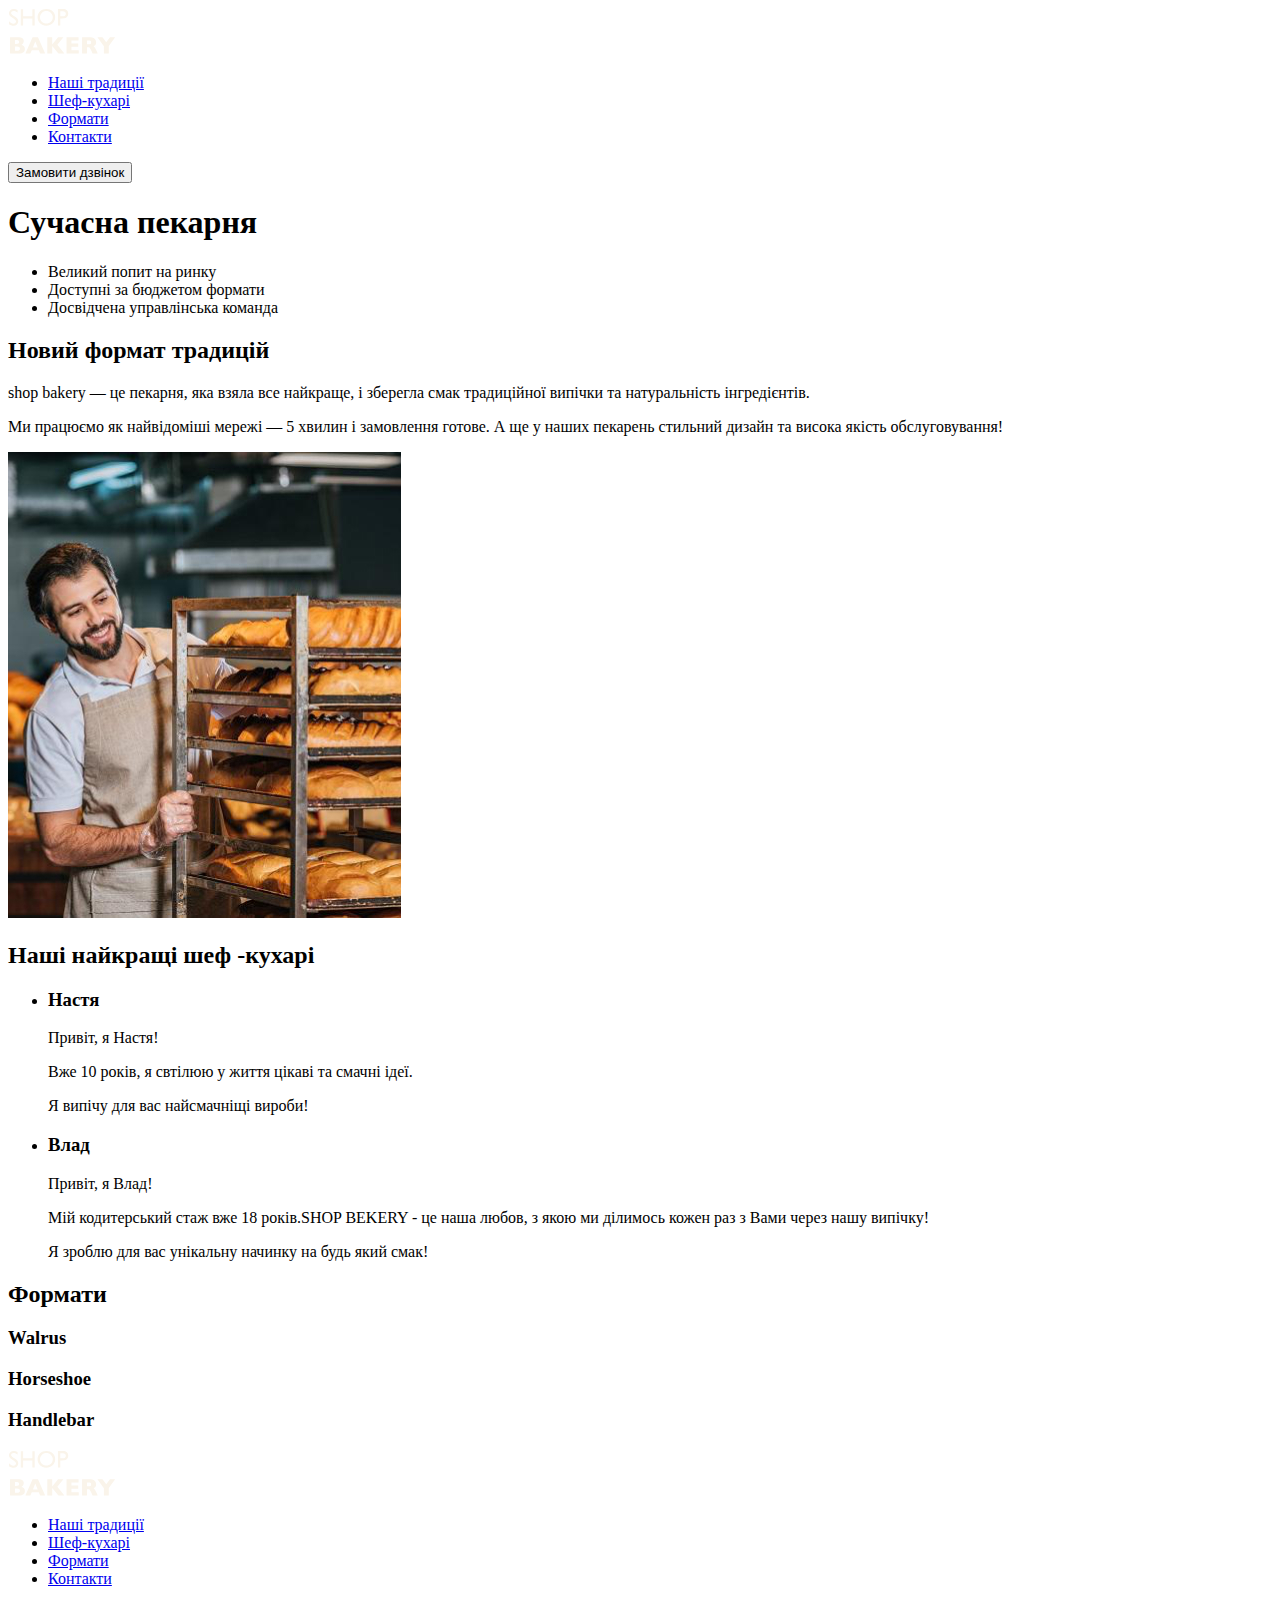
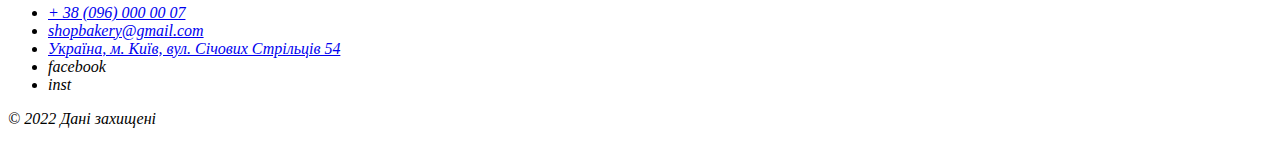
==== index.html @ 4ec059e3 "first commit" ====
<!DOCTYPE html>
<html lang="uk">
	<head>
		<meta charset="UTF-8" />
		<meta name="viewport" content="width=device-width, initial-scale=1.0" />
		<title>Сучасна пекарня</title>
	</head>
	<body>
		<header>
			<nav>
				<a href=""><img src="./images/logo.svg" alt="Сучасна пекарня - логотип" /></a>
				<ul>
					<li><a href="#">Наші традиції</a></li>
					<li><a href="#">Шеф-кухарі</a></li>
					<li><a href="#">Формати</a></li>
					<li><a href="#">Контакти</a></li>
				</ul>
				<button type="button">Замовити дзвінок</button>
			</nav>
		</header>
		<main>
			<section>
				<h1>Сучасна пекарня</h1>
			</section>
			<section>
				<ul>
					<li>Великий попит на ринку</li>
					<li>Доступні за бюджетом формати</li>
					<li>Досвідчена управлінська команда</li>
				</ul>
				<h2>Новий формат традицій</h2>
				<p>
					<span>shop bakery</span> — це пекарня, яка взяла все найкраще, і зберегла смак традиційної випічки та
					натуральність інгредієнтів.
				</p>
				<p>
					Ми працюємо як найвідоміші мережі —
					<span>5 хвилин і замовлення готове.</span> А ще у наших пекарень стильний дизайн та висока якість
					обслуговування!
				</p>
				<img src="./images/baker-man.jpg" alt="Чоловік пекар дивиться на батони з посмішкою" />
			</section>

			<section>
				<h2>Наші найкращі шеф -кухарі</h2>
				<ul>
					<li>
						<article>
							<h3>Настя</h3>
							<p>Привіт, я Настя!</p>
							<p>Вже 10 років, я свтілюю у життя цікаві та смачні ідеї.</p>
							<p>Я випічу для вас найсмачніщі вироби!</p>
						</article>
					</li>
					<li>
						<article>
							<h3>Влад</h3>
							<p>Привіт, я Влад!</p>
							<p>
								Мій кодитерський стаж вже 18 років.SHOP BEKERY - це наша любов, з якою ми ділимось кожен раз з Вами
								через нашу випічку!
							</p>
							<p>Я зроблю для вас унікальну начинку на будь який смак!</p>
						</article>
					</li>
				</ul>
			</section>

			<section>
				<h2>Формати</h2>
				<article>
					<h3 lang="en">Walrus</h3>
				</article>
				<article>
					<h3 lang="en">Horseshoe</h3>
				</article>
				<article>
					<h3 lang="en">Handlebar</h3>
				</article>
			</section>

			<section></section>
		</main>
		<footer>
			<nav>
				<a href=""><img src="./images/logo.svg" alt="Сучасна пекарня - логотип" /></a>
				<ul>
					<li><a href="#">Наші традиції</a></li>
					<li><a href="#">Шеф-кухарі</a></li>
					<li><a href="#">Формати</a></li>
					<li><a href="#">Контакти</a></li>
				</ul>
			</nav>
			<address>
				<ul>
					<li><a href="tel:+380960000007">+ 38 (096) 000 00 07</a></li>
					<li>
						<a href="mailto:shopbakery@gmail.com">shopbakery@gmail.com</a>
					</li>
					<li>
						<a href="https://maps.app.goo.gl/Ji9ckEUh2Fgn6dQaA" target="_blank">
							Україна, м. Київ, вул. Січових Стрільців 54
						</a>
					</li>
					<li>facebook</li>
					<li>inst</li>
				</ul>
				<a href="Політика конфіденційності"></a>
				<p>© 2022 Дані захищені</p>
			</address>
		</footer>
	</body>
</html>
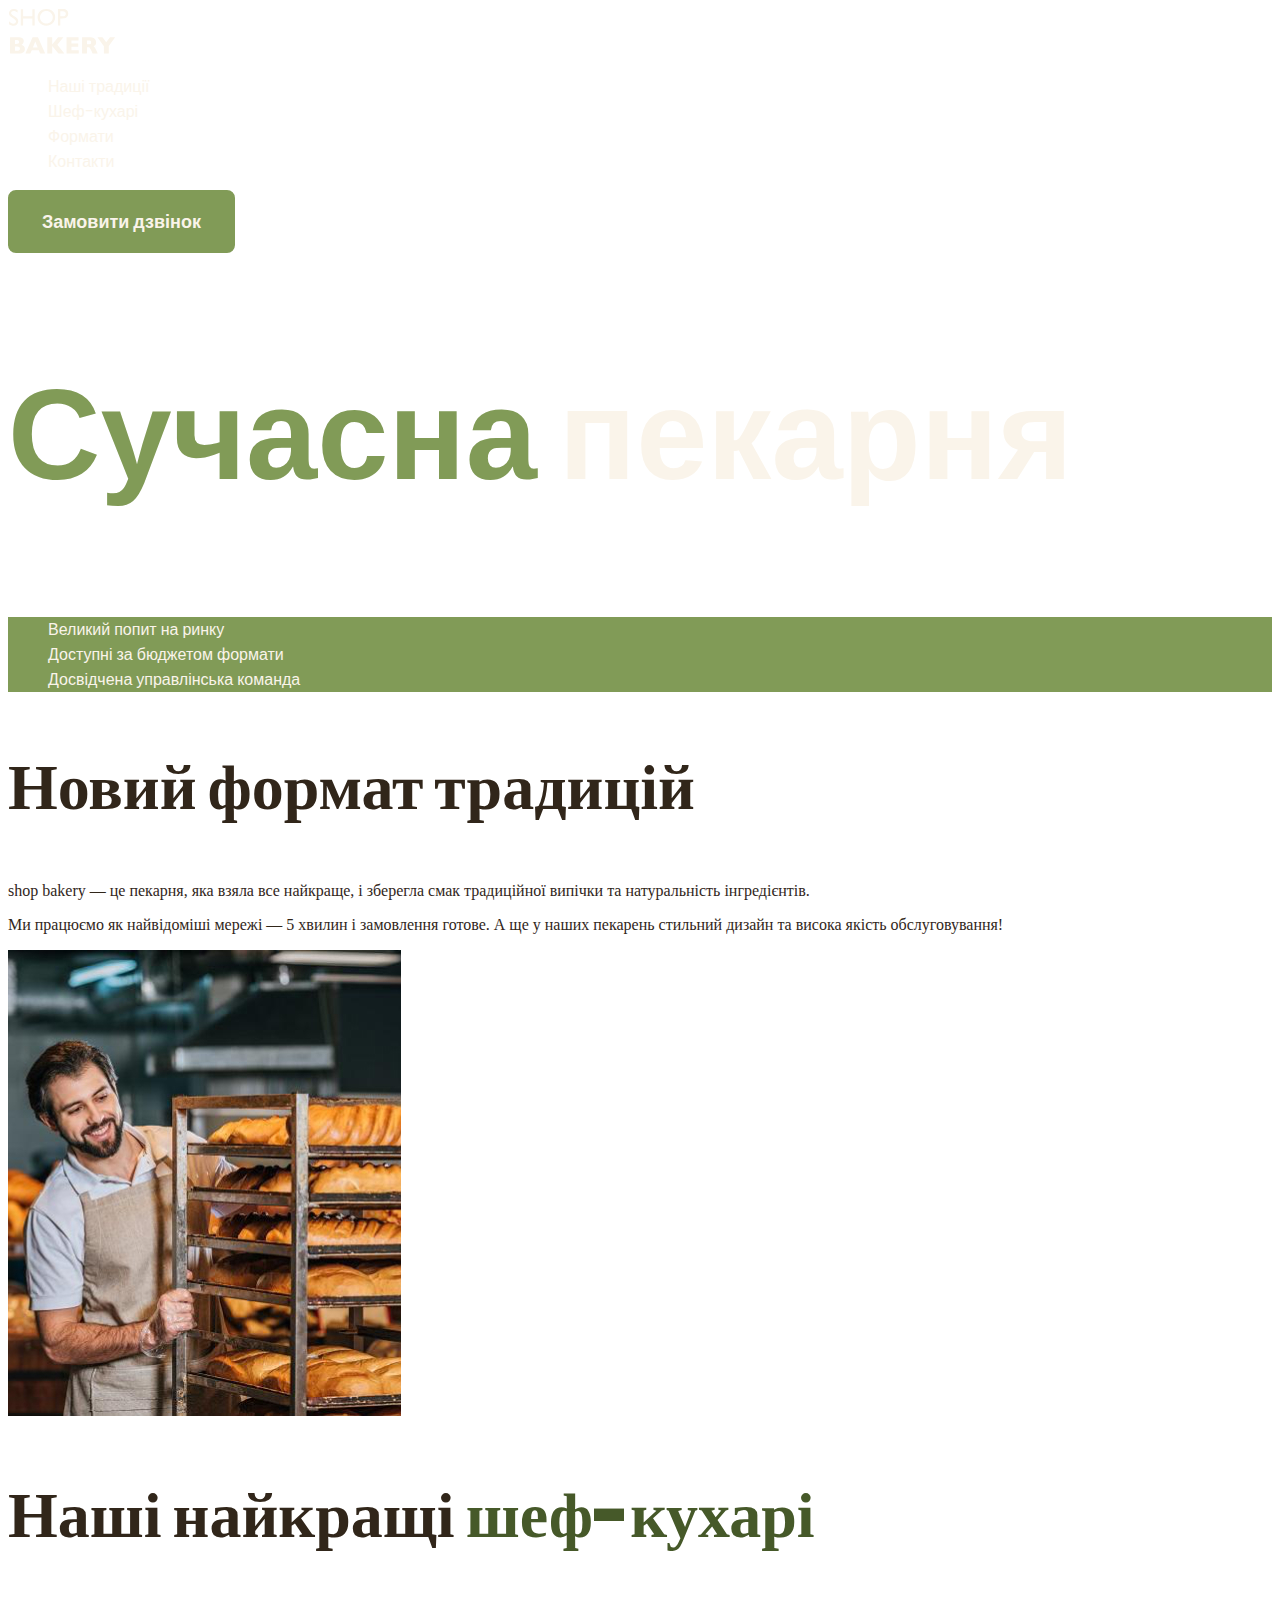
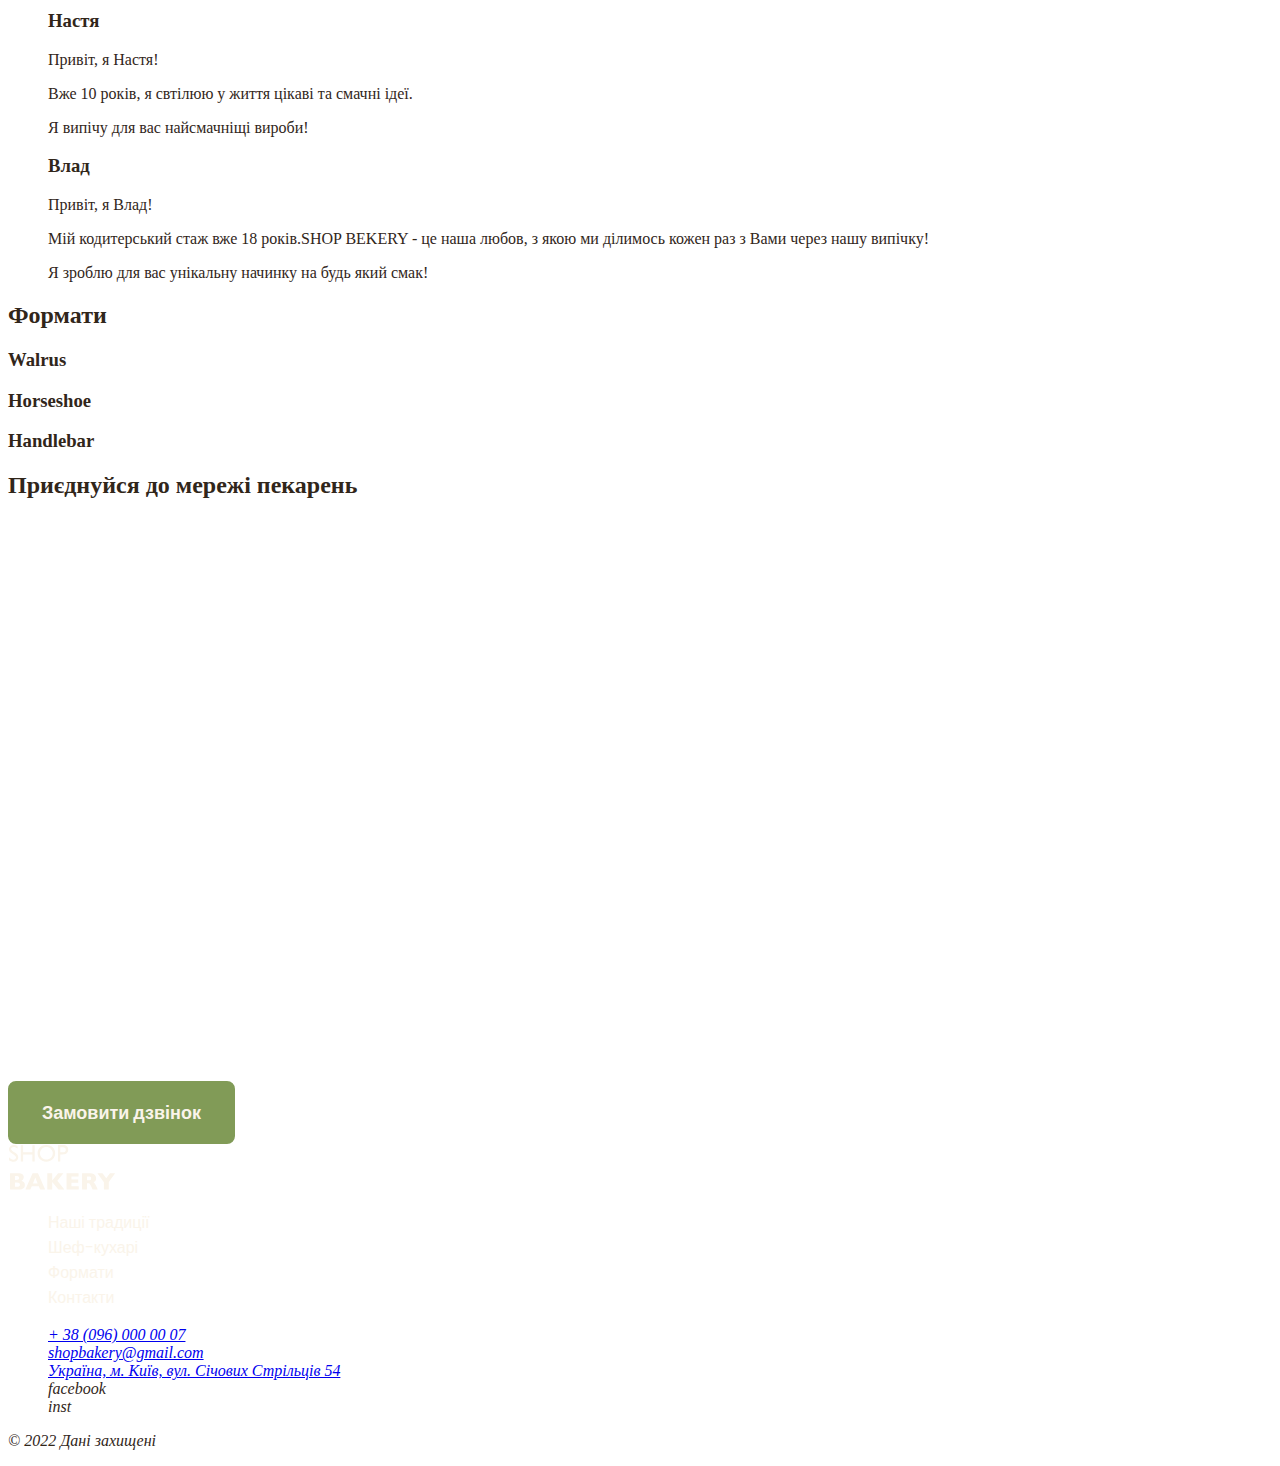
==== commit d165d79d: "add color vars" ====
--- a/index.html
+++ b/index.html
@@ -4,31 +4,37 @@
 		<meta charset="UTF-8" />
 		<meta name="viewport" content="width=device-width, initial-scale=1.0" />
 		<title>Сучасна пекарня</title>
+		<style></style>
+		<link rel="stylesheet" href="./css/styles.css" />
+		<link rel="preconnect" href="https://fonts.googleapis.com" />
+		<link rel="preconnect" href="https://fonts.gstatic.com" crossorigin />
+		<link href="https://fonts.googleapis.com/css2?family=Poppins:wght@400;600&display=swap" rel="stylesheet" />
 	</head>
 	<body>
 		<header>
 			<nav>
-				<a href=""><img src="./images/logo.svg" alt="Сучасна пекарня - логотип" /></a>
+				<a href="/"><img src="./images/logo.svg" alt="Сучасна пекарня - логотип" /></a>
 				<ul>
-					<li><a href="#">Наші традиції</a></li>
-					<li><a href="#">Шеф-кухарі</a></li>
-					<li><a href="#">Формати</a></li>
-					<li><a href="#">Контакти</a></li>
+					<li><a class="link" href="#traditions_section">Наші традиції</a></li>
+					<li><a class="link" href="#chefs_section">Шеф-кухарі</a></li>
+					<li><a class="link" href="#formats_section">Формати</a></li>
+					<li><a class="link" href="#contacts_section">Контакти</a></li>
 				</ul>
-				<button type="button">Замовити дзвінок</button>
+				<button type="button" class="button-primary">Замовити дзвінок</button>
 			</nav>
 		</header>
+
 		<main>
 			<section>
-				<h1>Сучасна пекарня</h1>
+				<h1><span class="accent">Сучасна</span> пекарня</h1>
 			</section>
-			<section>
-				<ul>
+			<section id="traditions_section">
+				<ul class="advantages-list">
 					<li>Великий попит на ринку</li>
 					<li>Доступні за бюджетом формати</li>
 					<li>Досвідчена управлінська команда</li>
 				</ul>
-				<h2>Новий формат традицій</h2>
+				<h2 class="section-title">Новий формат традицій</h2>
 				<p>
 					<span>shop bakery</span> — це пекарня, яка взяла все найкраще, і зберегла смак традиційної випічки та
 					натуральність інгредієнтів.
@@ -38,11 +44,12 @@
 					<span>5 хвилин і замовлення готове.</span> А ще у наших пекарень стильний дизайн та висока якість
 					обслуговування!
 				</p>
+
 				<img src="./images/baker-man.jpg" alt="Чоловік пекар дивиться на батони з посмішкою" />
 			</section>
 
-			<section>
-				<h2>Наші найкращі шеф -кухарі</h2>
+			<section id="chefs_section">
+				<h2 class="section-title">Наші найкращі <span class="accent">шеф-кухарі</span></h2>
 				<ul>
 					<li>
 						<article>
@@ -66,7 +73,7 @@
 				</ul>
 			</section>
 
-			<section>
+			<section id="formats_section">
 				<h2>Формати</h2>
 				<article>
 					<h3 lang="en">Walrus</h3>
@@ -79,16 +86,29 @@
 				</article>
 			</section>
 
-			<section></section>
+			<section id="contacts_section">
+				<h2>Приєднуйся до мережі пекарень</h2>
+				<button type="button" class="button-primary">Замовити дзвінок</button>
+				<iframe
+					src="https://www.google.com/maps/embed?pb=!1m18!1m12!1m3!1d2540.164054656813!2d30.48865857655763!3d50.456669671593325!2m3!1f0!2f0!3f0!3m2!1i1024!2i768!4f13.1!3m3!1m2!1s0x40d4ce637bfe1717%3A0x5370c2254ad1b952!2sSichovykh%20Striltsiv%20St%2C%2054%2C%20Kyiv%2C%2002000!5e0!3m2!1sen!2sua!4v1704216131550!5m2!1sen!2sua"
+					width="600"
+					height="600"
+					style="border: 0"
+					allowfullscreen=""
+					loading="lazy"
+					referrerpolicy="no-referrer-when-downgrade"
+				></iframe>
+			</section>
 		</main>
+
 		<footer>
 			<nav>
 				<a href=""><img src="./images/logo.svg" alt="Сучасна пекарня - логотип" /></a>
 				<ul>
-					<li><a href="#">Наші традиції</a></li>
-					<li><a href="#">Шеф-кухарі</a></li>
-					<li><a href="#">Формати</a></li>
-					<li><a href="#">Контакти</a></li>
+					<li><a class="link" href="#">Наші традиції</a></li>
+					<li><a class="link" href="#">Шеф-кухарі</a></li>
+					<li><a class="link" href="#">Формати</a></li>
+					<li><a class="link" href="#">Контакти</a></li>
 				</ul>
 			</nav>
 			<address>
@@ -106,7 +126,7 @@
 					<li>inst</li>
 				</ul>
 				<a href="Політика конфіденційності"></a>
-				<p>© 2022 Дані захищені</p>
+				<p>&copy; 2022 Дані захищені</p>
 			</address>
 		</footer>
 	</body>
--- a/css/styles.css
+++ b/css/styles.css
@@ -0,0 +1,94 @@
+:root {
+	--color-brand: #819b57;
+	--color-brand-dark: #465929;
+	--color-primary-light: #faf4ea;
+	--color-primary-dark: #31261a;
+}
+body {
+	color: var(--color-primary-dark);
+}
+
+/* base */
+ul {
+	list-style-type: none;
+}
+
+/* links */
+.link {
+	color: var(--color-primary-light);
+	text-align: center;
+	font-family: "Poppins", sans-serif;
+	font-weight: 400;
+	text-decoration: none;
+}
+.link:hover {
+	color: var(--color-brand);
+	font-weight: 600;
+}
+
+/* button */
+.button-primary {
+	/* width: Hug (238px);
+	height: Hug (59px);
+	padding: 16px, 32px, 16px, 32px;
+	border-radius: 8px;
+	border: 2px;
+	gap: 10px; */
+
+	/* color: var(--bakery-landing-1-background, #faf4ea);
+	font-family: "Poppins", sans-serif;
+	font-size: 18px;
+	font-style: normal;
+	font-weight: 600;
+	line-height: normal;
+
+	display: flex;
+	padding: 16px 32px;
+	align-items: flex-start;
+	gap: 10px;
+	border-radius: 8px;
+	border: 2px solid var(--bakery-landing-1-c2, var(--color-brand));
+	background: var(--bakery-landing-1-c2, var(--color-brand)); */
+
+	border-radius: 8px;
+	border: 2px solid var(--color-brand);
+	background: var(--color-brand);
+	padding: 16px 32px;
+	color: var(--color-primary-light);
+	font-size: 18px;
+	font-family: "Poppins", sans-serif;
+	font-weight: 600;
+}
+
+.button-primary:hover {
+	background: transparent;
+	color: var(--color-brand-dark);
+	cursor: pointer;
+}
+
+h1 {
+	color: var(--color-primary-light);
+	font-family: "Poppins", sans-serif;
+	font-size: 128px;
+	font-weight: 900;
+}
+h1 .accent {
+	color: var(--color-brand);
+}
+.section-title .accent {
+	color: var(--color-brand-dark);
+}
+
+.advantages-list {
+	background-color: var(--color-brand);
+	backdrop-filter: blur(2px);
+	color: var(--color-primary-light);
+	font-family: "Poppins", sans-serif;
+}
+.section-title {
+	color: var(--color-primary-dark);
+	font-family: Poppins;
+	font-size: 64px;
+	font-weight: 900;
+	line-height: 84px;
+}
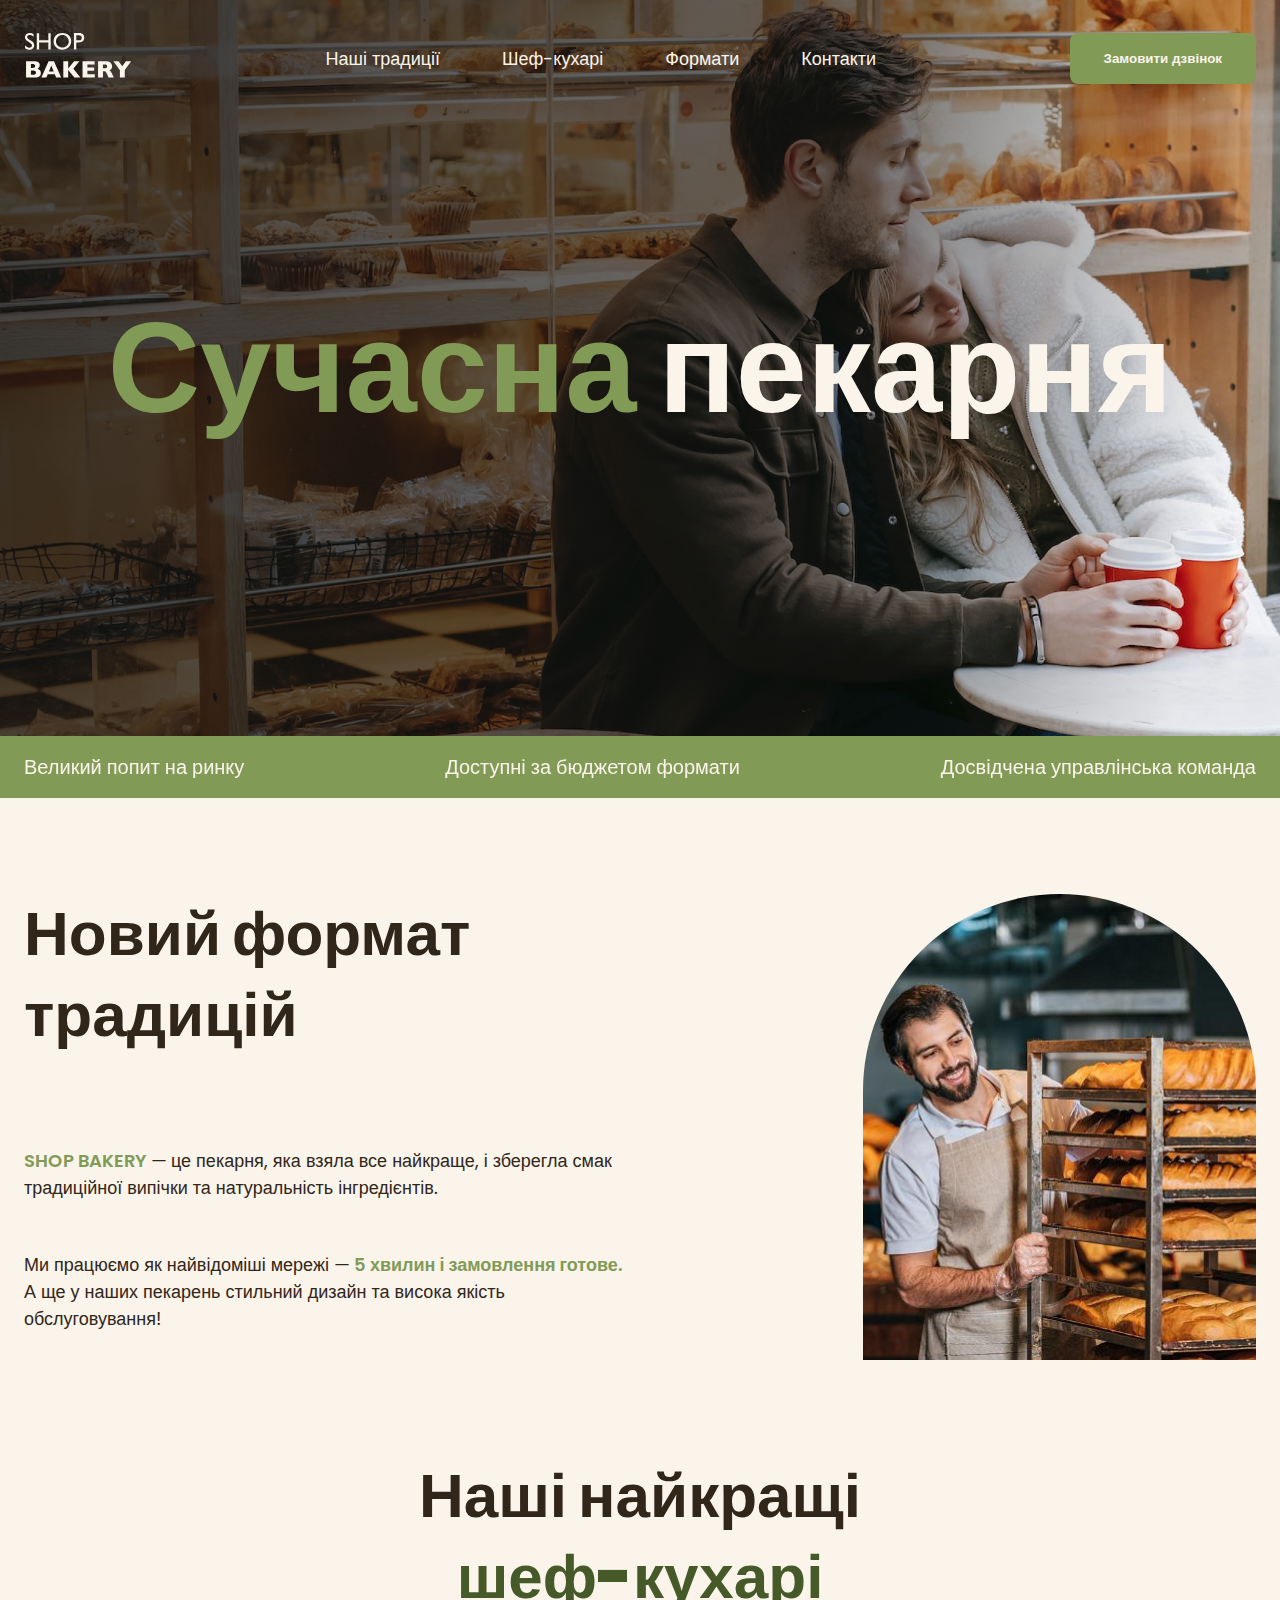
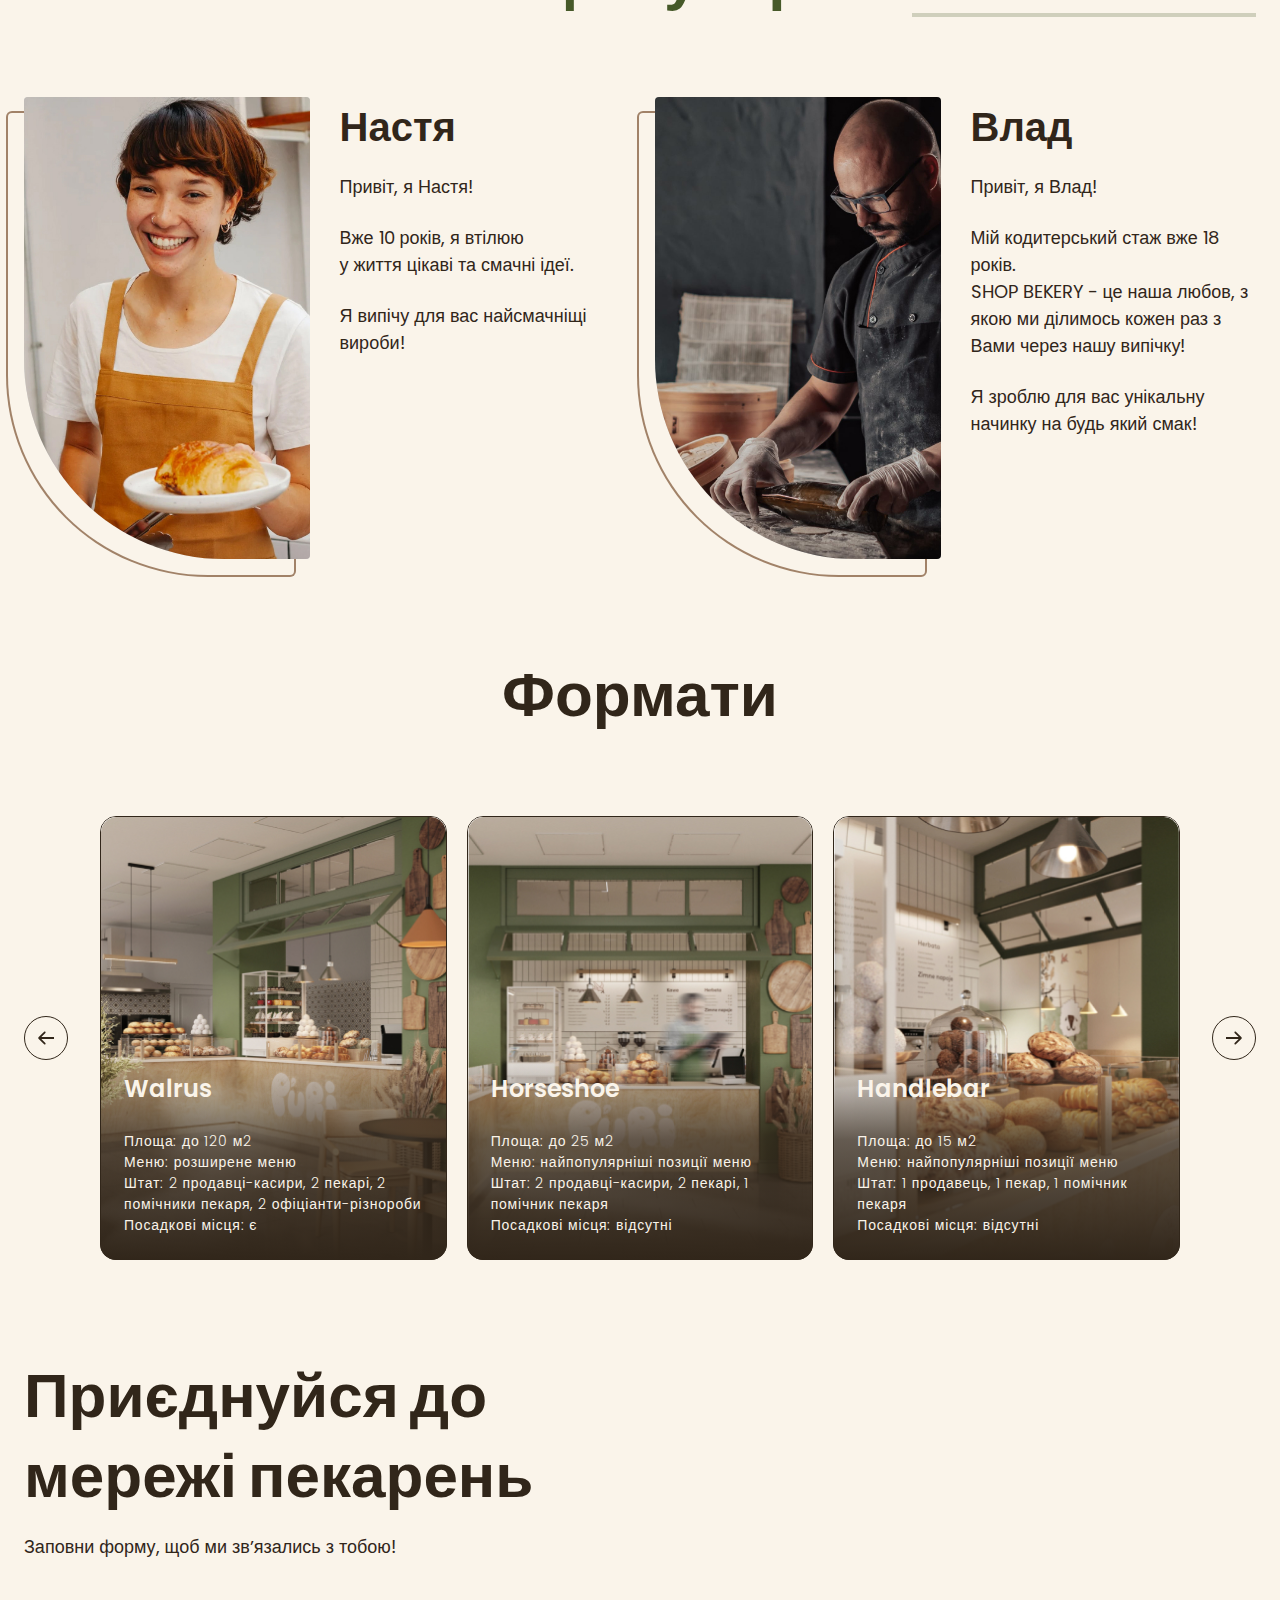
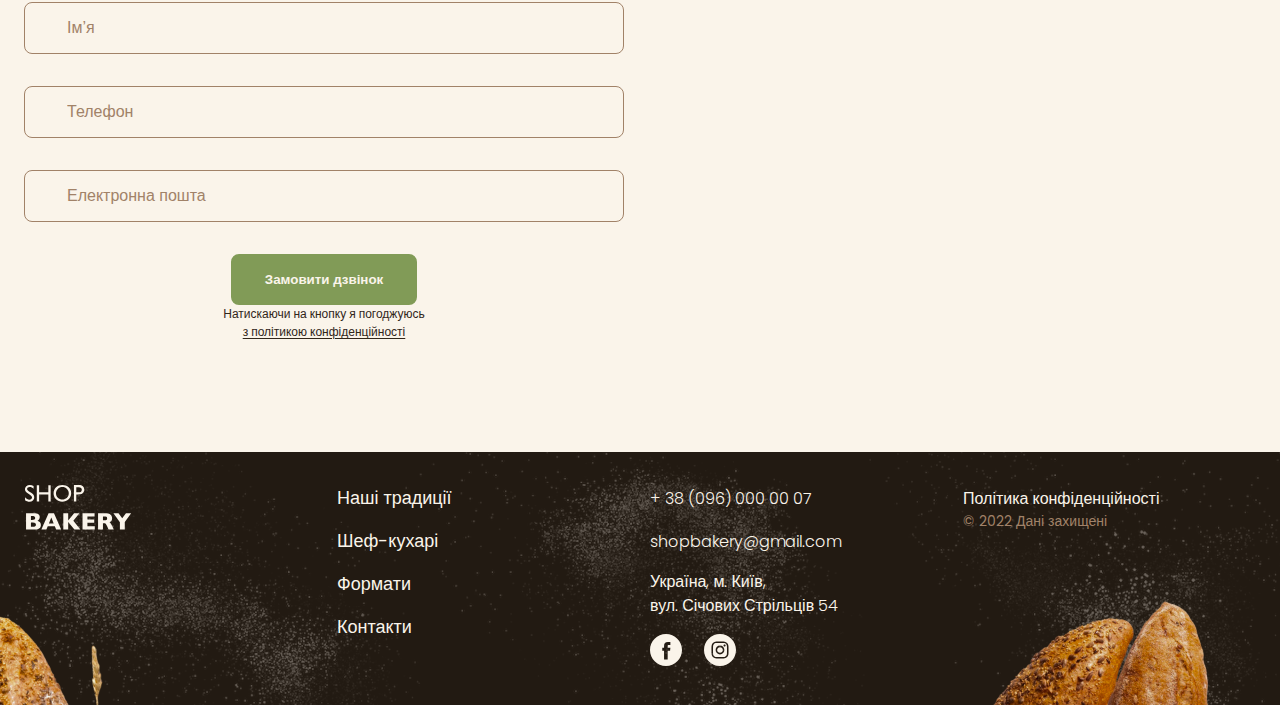
==== commit 80c224c6: "push" ====
--- a/index.html
+++ b/index.html
@@ -5,129 +5,304 @@
 		<meta name="viewport" content="width=device-width, initial-scale=1.0" />
 		<title>Сучасна пекарня</title>
 		<style></style>
-		<link rel="stylesheet" href="./css/styles.css" />
+		<!-- font -->
 		<link rel="preconnect" href="https://fonts.googleapis.com" />
 		<link rel="preconnect" href="https://fonts.gstatic.com" crossorigin />
-		<link href="https://fonts.googleapis.com/css2?family=Poppins:wght@400;600&display=swap" rel="stylesheet" />
+		<link href="https://fonts.googleapis.com/css2?family=Poppins:wght@300;400;600;900&display=swap" rel="stylesheet" />
+
+		<!-- style -->
+		<link rel="stylesheet" href="./css/main.min.css" />
 	</head>
 	<body>
-		<header>
-			<nav>
-				<a href="/"><img src="./images/logo.svg" alt="Сучасна пекарня - логотип" /></a>
-				<ul>
-					<li><a class="link" href="#traditions_section">Наші традиції</a></li>
-					<li><a class="link" href="#chefs_section">Шеф-кухарі</a></li>
-					<li><a class="link" href="#formats_section">Формати</a></li>
-					<li><a class="link" href="#contacts_section">Контакти</a></li>
-				</ul>
-				<button type="button" class="button-primary">Замовити дзвінок</button>
-			</nav>
+		<header class="header">
+			<div class="container">
+				<div class="header-container">
+					<nav class="header-nav">
+						<a href="/"><img src="./images/logo.svg" alt="Сучасна пекарня - логотип" /></a>
+						<ul class="header-menu">
+							<li><a class="link" href="#traditions-section">Наші традиції</a></li>
+							<li><a class="link" href="#chefs-section">Шеф-кухарі</a></li>
+							<li><a class="link" href="#formats-section">Формати</a></li>
+							<li><a class="link" href="#contacts-section">Контакти</a></li>
+						</ul>
+						<button type="button" class="button-primary" id="btn-open-modal">Замовити дзвінок</button>
+					</nav>
+				</div>
+			</div>
 		</header>
 
 		<main>
-			<section>
-				<h1><span class="accent">Сучасна</span> пекарня</h1>
-			</section>
-			<section id="traditions_section">
-				<ul class="advantages-list">
-					<li>Великий попит на ринку</li>
-					<li>Доступні за бюджетом формати</li>
-					<li>Досвідчена управлінська команда</li>
-				</ul>
-				<h2 class="section-title">Новий формат традицій</h2>
-				<p>
-					<span>shop bakery</span> — це пекарня, яка взяла все найкраще, і зберегла смак традиційної випічки та
-					натуральність інгредієнтів.
-				</p>
-				<p>
-					Ми працюємо як найвідоміші мережі —
-					<span>5 хвилин і замовлення готове.</span> А ще у наших пекарень стильний дизайн та висока якість
-					обслуговування!
-				</p>
-
-				<img src="./images/baker-man.jpg" alt="Чоловік пекар дивиться на батони з посмішкою" />
-			</section>
-
-			<section id="chefs_section">
-				<h2 class="section-title">Наші найкращі <span class="accent">шеф-кухарі</span></h2>
-				<ul>
-					<li>
-						<article>
-							<h3>Настя</h3>
-							<p>Привіт, я Настя!</p>
-							<p>Вже 10 років, я свтілюю у життя цікаві та смачні ідеї.</p>
-							<p>Я випічу для вас найсмачніщі вироби!</p>
-						</article>
-					</li>
-					<li>
-						<article>
-							<h3>Влад</h3>
-							<p>Привіт, я Влад!</p>
-							<p>
-								Мій кодитерський стаж вже 18 років.SHOP BEKERY - це наша любов, з якою ми ділимось кожен раз з Вами
-								через нашу випічку!
+			<section class="hero-section">
+				<div class="container">
+					<h1 class="hero-title"><span class="accent">Сучасна</span> пекарня</h1>
+				</div>
+			</section>
+			<section class="advantages-section">
+				<div class="container">
+					<h2 class="visually-hidden">Наші переваги</h2>
+					<ul class="advantages-list">
+						<li>Великий попит на ринку</li>
+						<li>Доступні за бюджетом формати</li>
+						<li>Досвідчена управлінська команда</li>
+					</ul>
+				</div>
+			</section>
+
+			<section class="section traditions-section" id="traditions-section">
+				<div class="container">
+					<div class="traditions-container">
+						<div class="traditions-content">
+							<h2 class="tradions-title">Новий формат традицій</h2>
+							<p class="traditions-text">
+								<span class="brand uppercase">shop bakery</span> — це пекарня, яка взяла все найкраще, і зберегла смак
+								традиційної випічки та натуральність інгредієнтів.
 							</p>
-							<p>Я зроблю для вас унікальну начинку на будь який смак!</p>
-						</article>
-					</li>
-				</ul>
-			</section>
-
-			<section id="formats_section">
-				<h2>Формати</h2>
-				<article>
-					<h3 lang="en">Walrus</h3>
-				</article>
-				<article>
-					<h3 lang="en">Horseshoe</h3>
-				</article>
-				<article>
-					<h3 lang="en">Handlebar</h3>
-				</article>
-			</section>
-
-			<section id="contacts_section">
-				<h2>Приєднуйся до мережі пекарень</h2>
-				<button type="button" class="button-primary">Замовити дзвінок</button>
-				<iframe
-					src="https://www.google.com/maps/embed?pb=!1m18!1m12!1m3!1d2540.164054656813!2d30.48865857655763!3d50.456669671593325!2m3!1f0!2f0!3f0!3m2!1i1024!2i768!4f13.1!3m3!1m2!1s0x40d4ce637bfe1717%3A0x5370c2254ad1b952!2sSichovykh%20Striltsiv%20St%2C%2054%2C%20Kyiv%2C%2002000!5e0!3m2!1sen!2sua!4v1704216131550!5m2!1sen!2sua"
-					width="600"
-					height="600"
-					style="border: 0"
-					allowfullscreen=""
-					loading="lazy"
-					referrerpolicy="no-referrer-when-downgrade"
-				></iframe>
+							<p class="traditions-text">
+								Ми працюємо як найвідоміші мережі —
+								<span class="brand">5 хвилин і замовлення готове.</span><br />
+								А ще у наших пекарень стильний дизайн та висока якість обслуговування!
+							</p>
+						</div>
+
+						<img
+							src="./images/baker-man.jpg"
+							alt="Чоловік пекар дивиться на батони з посмішкою"
+							class="traditions-image"
+						/>
+					</div>
+				</div>
+			</section>
+
+			<section class="section" id="chefs-section">
+				<div class="container">
+					<h2 class="chef-section-title">Наші найкращі<br /><span class="accent">шеф-кухарі</span></h2>
+					<ul class="chefs-container">
+						<li class="chefs-cart">
+							<article class="chefs-container">
+								<img src="./images/nastya-chef.jpg" alt="Настя" class="chefs-photo chefs-cart" />
+								<div class="chefs-cart">
+									<h3 class="chef-title">Настя</h3>
+
+									<p>Привіт, я Настя!</p>
+									<p>
+										Вже 10 років, я втілюю <br />
+										у життя цікаві та смачні ідеї.
+									</p>
+									<p>Я випічу для вас найсмачніщі вироби!</p>
+								</div>
+							</article>
+						</li>
+						<li class="chefs-cart">
+							<article class="chefs-container">
+								<img src="./images/vlad-chef.jpg" alt="Влад" class="chefs-photo chefs-cart" />
+								<div class="chefs-cart">
+									<h3 class="chef-title">Влад</h3>
+									<p>Привіт, я Влад!</p>
+									<p>
+										Мій кодитерський стаж вже 18 років. <br />
+										SHOP BEKERY - це наша любов, з якою ми ділимось кожен раз з Вами через нашу випічку!
+									</p>
+									<p>Я зроблю для вас унікальну начинку на будь який смак!</p>
+								</div>
+							</article>
+						</li>
+					</ul>
+				</div>
+			</section>
+
+			<section class="section" id="formats-section">
+				<div class="container">
+					<h2 class="format-section-title">Формати</h2>
+					<div class="carousel-container">
+						<button type="button" class="carousel-button">
+							<svg width="16" height="16">
+								<use href="./images/icons.svg#icon-arrow"></use>
+							</svg>
+						</button>
+						<ul class="article-container">
+							<li class="formats-cart">
+								<article class="formats-article">
+									<img src="./images/formats 1.jpg" alt="" class="article-cart-image2" />
+									<div class="formats-info">
+										<h3 lang="en" class="formats-title">Walrus</h3>
+										<div class="formats-text">
+											<p>Площа: до 120 м2</p>
+											<p>Меню: розширене меню</p>
+											<p>Штат: 2 продавці-касири, 2 пекарі, 2 помічники пекаря, 2 офіціанти-різнороби</p>
+											<p>Посадкові місця: є</p>
+										</div>
+									</div>
+								</article>
+							</li>
+							<li class="formats-cart">
+								<article class="formats-article">
+									<img src="./images/formats 2.jpg" alt="" class="article-cart-image2" />
+									<div class="formats-info">
+										<h3 lang="en" class="formats-title">Horseshoe</h3>
+										<div class="formats-text">
+											<p>Площа: до 25 м2</p>
+											<p>Меню: найпопулярніші позиції меню</p>
+											<p>Штат: 2 продавці-касири, 2 пекарі, 1 помічник пекаря</p>
+											<p>Посадкові місця: відсутні</p>
+										</div>
+									</div>
+								</article>
+							</li>
+							<li class="formats-cart">
+								<article class="formats-article">
+									<img src="./images/formats 3.jpg" alt="" class="article-cart-image2" />
+									<div class="formats-info">
+										<h3 lang="en" class="formats-title">Handlebar</h3>
+										<div class="formats-text">
+											<p>Площа: до 15 м2</p>
+											<p>Меню: найпопулярніші позиції меню</p>
+											<p>Штат: 1 продавець, 1 пекар, 1 помічник пекаря</p>
+											<p>Посадкові місця: відсутні</p>
+										</div>
+									</div>
+								</article>
+							</li>
+						</ul>
+						<button type="button" class="carousel-button next-button">
+							<svg width="16" height="16">
+								<use href="./images/icons.svg#icon-arrow"></use>
+							</svg>
+						</button>
+					</div>
+				</div>
+			</section>
+
+			<section class="section contacts-section" id="contacts-section">
+				<div class="container contacts-container">
+					<div class="contacts-item">
+						<h2 class="contacts-title">Приєднуйся до мережі пекарень</h2>
+						<p>Заповни форму, щоб ми звʼязались з тобою!</p>
+						<form name="contact-form" autocomplete="on" novalidate class="form">
+							<div class="form-field">
+								<label for="form_name" class="visually-hidden">Ім’я</label>
+								<input type="text" class="form-input" id="form_name" placeholder="Ім’я" />
+							</div>
+
+							<div class="form-field">
+								<label for="form-tel" class="visually-hidden">Телефон</label>
+								<input type="tel" class="form-input" id="form-tel" placeholder="Телефон" />
+							</div>
+
+							<div class="form-field">
+								<label for="form-email" class="visually-hidden">Електронна пошта</label>
+								<input type="email" class="form-input" id="form-email" placeholder="Електронна пошта" />
+							</div>
+
+							<button type="submit" class="button-primary form-button">Замовити дзвінок</button>
+							<p class="form-terms">
+								Натискаючи на кнопку я погоджуюсь
+								<a href="#">з політикою конфіденційності</a>
+							</p>
+						</form>
+					</div>
+
+					<iframe
+						class="contacts-map"
+						src="https://www.google.com/maps/embed?pb=!1m18!1m12!1m3!1d2540.164054656813!2d30.48865857655763!3d50.456669671593325!2m3!1f0!2f0!3f0!3m2!1i1024!2i768!4f13.1!3m3!1m2!1s0x40d4ce637bfe1717%3A0x5370c2254ad1b952!2sSichovykh%20Striltsiv%20St%2C%2054%2C%20Kyiv%2C%2002000!5e0!3m2!1sen!2sua!4v1704216131550!5m2!1sen!2sua"
+						style="border: 0"
+						width="600"
+						height="600"
+						allowfullscreen=""
+						loading="lazy"
+						referrerpolicy="no-referrer-when-downgrade"
+					></iframe>
+				</div>
 			</section>
 		</main>
 
-		<footer>
-			<nav>
-				<a href=""><img src="./images/logo.svg" alt="Сучасна пекарня - логотип" /></a>
-				<ul>
-					<li><a class="link" href="#">Наші традиції</a></li>
-					<li><a class="link" href="#">Шеф-кухарі</a></li>
-					<li><a class="link" href="#">Формати</a></li>
-					<li><a class="link" href="#">Контакти</a></li>
-				</ul>
-			</nav>
-			<address>
-				<ul>
-					<li><a href="tel:+380960000007">+ 38 (096) 000 00 07</a></li>
-					<li>
-						<a href="mailto:shopbakery@gmail.com">shopbakery@gmail.com</a>
-					</li>
-					<li>
-						<a href="https://maps.app.goo.gl/Ji9ckEUh2Fgn6dQaA" target="_blank">
-							Україна, м. Київ, вул. Січових Стрільців 54
-						</a>
-					</li>
-					<li>facebook</li>
-					<li>inst</li>
-				</ul>
-				<a href="Політика конфіденційності"></a>
-				<p>&copy; 2022 Дані захищені</p>
-			</address>
+		<footer class="footer">
+			<div class="container footer-container">
+				<nav class="footer-item footer-container">
+					<div class="footer-item">
+						<a href="#"><img src="./images/logo.svg" alt="Сучасна пекарня - логотип" /></a>
+					</div>
+					<ul class="footer-item footer-links-container">
+						<li><a class="link" href="#">Наші традиції</a></li>
+						<li><a class="link" href="#">Шеф-кухарі</a></li>
+						<li><a class="link" href="#">Формати</a></li>
+						<li><a class="link" href="#">Контакти</a></li>
+					</ul>
+				</nav>
+				<address class="footer-item footer-container">
+					<ul class="footer-item footer-links-container">
+						<li><a class="address-link" href="tel:+380960000007">+ 38 (096) 000 00 07</a></li>
+						<li>
+							<a class="address-link" href="mailto:shopbakery@gmail.com">shopbakery@gmail.com</a>
+						</li>
+						<li>
+							<a class="address-link" href="https://maps.app.goo.gl/Ji9ckEUh2Fgn6dQaA" target="_blank">
+								Україна, м. Київ,<br />
+								вул. Січових Стрільців 54
+							</a>
+						</li>
+						<li class="network-container">
+							<a href="#">
+								<svg width="32" height="32" class="address-icon">
+									<use href="./images/icons.svg#icon-facebook"></use>
+								</svg>
+							</a>
+							<a href="#">
+								<svg width="32" height="32" class="address-icon">
+									<use href="./images/icons.svg#icon-instagram"></use>
+								</svg>
+							</a>
+						</li>
+					</ul>
+					<div class="footer-item">
+						<a href="#" class="address-link">Політика конфіденційності</a>
+						<p class="address-copyright">&copy; 2022 Дані захищені</p>
+					</div>
+				</address>
+			</div>
 		</footer>
+		<div class="backdrop hidden" id="modal-block">
+			<div class="modal">
+				<button type="button" class="modal-button-close" id="btn-close-modal">X</button>
+				<h2 class="form-title">Замовити дзвінок</h2>
+				<p class="form-text">Залишіть заявку та наш спеціаліст зв'яжеться з Вами!</p>
+
+				<form name="modal-form" autocomplete="on" class="form">
+					<div class="form-field">
+						<label for="form_name" class="visually-hidden">Ім’я</label>
+						<input
+							type="text"
+							class="form-input"
+							id="form_name"
+							minlength="2"
+							maxlength="10"
+							placeholder="Ім’я"
+							required
+						/>
+					</div>
+
+					<div class="form-field">
+						<label for="form-tel" class="visually-hidden">Телефон</label>
+						<input type="tel" class="form-input" id="form-tel" pattern="^\+[0-9]{12}" placeholder="Телефон" required />
+					</div>
+
+					<div class="form-field">
+						<label for="form-email" class="visually-hidden">Електронна пошта</label>
+						<input type="email" class="form-input" id="form-email" placeholder="Електронна пошта" required />
+					</div>
+
+					<div class="checkbox">
+						<input type="checkbox" name="terms" id="terms" class="terms-input visually-hidden" />
+						<label for="terms" class="terms-label">I agree</label>
+					</div>
+
+					<button type="submit" class="button-primary form-button">Замовити дзвінок</button>
+					<p class="form-terms">
+						Натискаючи на кнопку я погоджуюсь
+						<a href="#">з політикою конфіденційності</a>
+					</p>
+				</form>
+			</div>
+		</div>
+		<script src="./js/modal.js"></script>
 	</body>
 </html>
--- a/css/main.min.css
+++ b/css/main.min.css
@@ -0,0 +1 @@
+:root{--color-brand-light: #cfcfbc;--color-brand-normal: #819b57;--color-brand-dark: #465929;--color-primary-light: #faf4ea;--color-primary-dark: #31261a;--color-secondary-dark: #a18268}*,::after,::before{-webkit-box-sizing:border-box;box-sizing:border-box;margin:0;padding:0}body{color:var(--color-primary-dark);font-family:"Poppins",sans-serif;font-size:18px;font-weight:400;font-style:normal;line-height:1.5;margin:0;background-color:var(--color-primary-light)}address{font-style:normal}ul{list-style-type:none}a{display:inline-block}.visually-hidden{position:absolute;left:-10000;top:auto;width:1px;height:1px;overflow:hidden}.section{padding:48px 0}.container{width:100%;max-width:1288px;margin:0 auto;padding:0 24px}.advantages-section{background-color:var(--color-brand-normal);width:100%}.advantages-list{-webkit-backdrop-filter:blur(2px);backdrop-filter:blur(2px);color:var(--color-primary-light);font-size:20px;font-weight:300;display:-webkit-box;display:-ms-flexbox;display:flex;-webkit-column-gap:40px;-moz-column-gap:40px;column-gap:40px;row-gap:16px;-ms-flex-wrap:wrap;flex-wrap:wrap;-webkit-box-pack:justify;-ms-flex-pack:justify;justify-content:space-between;padding:16px 0}.button-primary{border-radius:8px;border:2px solid var(--color-brand-normal);background:var(--color-brand-normal);padding:16px 32px;color:var(--color-primary-light);font-weight:600}.button-primary:hover{background:rgba(0,0,0,0);color:var(--color-brand-dark);cursor:pointer}.button-primary:disabled{color:var(--color-primary-light);background:var(--color-brand-light);border-color:var(--color-brand-light);cursor:not-allowed}.chef-title{margin-bottom:16px;font-size:40px;font-weight:600}.chef-section-title{color:var(--color-primary-dark);font-size:62px;font-weight:900;line-height:1.3;margin:0 auto 80px;text-align:center;position:relative}.chef-section-title .accent{color:var(--color-brand-dark)}.chef-section-title::before,.chef-section-title::after{content:"";width:344px;border:2px solid var(--color-brand-light);position:absolute;bottom:0;right:0}.chefs-photo{border-radius:4px 4px 4px 200px;background:#d9d9d9;-webkit-box-shadow:-16px 16px 0 0 var(--color-primary-light),-16px 16px 0 2px var(--color-secondary-dark);box-shadow:-16px 16px 0 0 var(--color-primary-light),-16px 16px 0 2px var(--color-secondary-dark)}.chefs-container{display:-webkit-box;display:-ms-flexbox;display:flex;-ms-flex-wrap:wrap;flex-wrap:wrap;-webkit-column-gap:30px;-moz-column-gap:30px;column-gap:30px;row-gap:60px;width:100%}.chefs-cart{width:calc((100% - 30px)/2)}.chefs-cart p{margin-bottom:24px}.chefs-cart p:last-child{margin-bottom:0px}.contacts-title{color:var(--color-primary-dark);font-size:62px;font-weight:900;line-height:1.3;margin-bottom:16px;text-align:left}.contacts-container{display:-webkit-box;display:-ms-flexbox;display:flex;gap:32px;-webkit-box-pack:justify;-ms-flex-pack:justify;justify-content:space-between}.contacts-item{-ms-flex-preferred-size:calc((100% - 32px)/2);flex-basis:calc((100% - 32px)/2)}.contacts-item .form{margin-top:42px}.contacts-map{border:none;border-radius:16px;-ms-flex-preferred-size:calc((100% - 32px)/2);flex-basis:calc((100% - 32px)/2);-ms-flex-negative:0;flex-shrink:0}.contacts-section{padding-bottom:96px}.footer{background-image:url("../images/footer_background.png");background-repeat:no-repeat;background-position:center center;background-size:cover;background-color:var(--color-primary-dark);padding:32px 0px;position:relative}.footer::before{background-image:url("../images/decor-bread_small.png");position:absolute;bottom:0px;content:"";width:179px;height:121px;background-repeat:no-repeat}.footer::after{background-image:url("../images/decor-bread_large.png");position:absolute;bottom:0px;right:0px;content:"";width:378px;height:187px;background-repeat:no-repeat}.footer-container{display:-webkit-box;display:-ms-flexbox;display:flex;-webkit-box-pack:justify;-ms-flex-pack:justify;justify-content:space-between;gap:20px}.network-container{display:-webkit-box;display:-ms-flexbox;display:flex;-webkit-box-pack:start;-ms-flex-pack:start;justify-content:flex-start;gap:22px}.footer-item{-ms-flex-preferred-size:calc((100% - 20px)/2);flex-basis:calc((100% - 20px)/2)}.footer-links-container{display:-webkit-box;display:-ms-flexbox;display:flex;-webkit-box-pack:start;-ms-flex-pack:start;justify-content:flex-start;-webkit-box-orient:vertical;-webkit-box-direction:normal;-ms-flex-direction:column;flex-direction:column;gap:16px}.address-link{font-size:16px;font-weight:300;color:var(--color-primary-light);text-decoration:none}.address-link:hover{color:var(--color-brand-normal)}.address-copyright{font-size:14px;color:var(--color-secondary-dark)}.address-icon{fill:var(--color-primary-light)}.address-icon:hover{fill:var(--color-brand-normal)}.format-section-title{color:var(--color-primary-dark);font-size:62px;font-weight:900;line-height:1.3;margin-bottom:80px;text-align:center}.formats-title{font-size:24px;font-weight:600;color:var(--color-primary-light);margin-bottom:24px}.formats-text{font-size:14px;font-weight:300;color:var(--color-primary-light);letter-spacing:.05rem}.formats-info{padding:24px}.article-container{display:-webkit-box;display:-ms-flexbox;display:flex;gap:20px;-webkit-box-flex:1;-ms-flex-positive:1;flex-grow:1}.formats-article{height:100%;background-image:-webkit-gradient(linear, left top, left bottom, color-stop(55.21%, rgba(49, 38, 26, 0)), color-stop(72.92%, rgba(49, 38, 26, 0.71)), to(var(--color-primary-dark)));background-image:linear-gradient(180deg, rgba(49, 38, 26, 0) 55.21%, rgba(49, 38, 26, 0.71) 72.92%, var(--color-primary-dark) 100%);border-radius:16px;display:-webkit-box;display:-ms-flexbox;display:flex;-webkit-box-pack:end;-ms-flex-pack:end;justify-content:flex-end;-webkit-box-orient:vertical;-webkit-box-direction:normal;-ms-flex-direction:column;flex-direction:column}.formats-cart{-ms-flex-preferred-size:calc((100% - 40px)/3);flex-basis:calc((100% - 40px)/3);height:444px;-webkit-transform:scale(1);transform:scale(1);-webkit-transition:-webkit-transform .3s;transition:-webkit-transform .3s;transition:transform .3s;transition:transform .3s, -webkit-transform .3s;position:relative}.article-cart-image2{border-radius:16px;border:1px solid #31261a;width:100%;height:100%;position:absolute;left:0;top:0;z-index:-1}.article-cart-image{width:100%;position:absolute;top:0;left:0;z-index:-99;border-radius:16px}.formats-cart:hover{-webkit-transform:scale(1.05);transform:scale(1.05)}.carousel-container{display:-webkit-box;display:-ms-flexbox;display:flex;gap:32px;-webkit-box-pack:justify;-ms-flex-pack:justify;justify-content:space-between;-webkit-box-align:center;-ms-flex-align:center;align-items:center}.carousel-button{display:-webkit-box;display:-ms-flexbox;display:flex;-webkit-box-align:center;-ms-flex-align:center;align-items:center;-webkit-box-pack:center;-ms-flex-pack:center;justify-content:center;padding:0;width:44px;height:44px;background-color:rgba(0,0,0,0);border-radius:50%;border:1px solid var(--color-primary-dark);cursor:pointer;fill:var(--color-primary-dark);-ms-flex-negative:0;flex-shrink:0}.next-button{-webkit-transform:rotate(180deg);transform:rotate(180deg)}.carousel-button:hover{background-color:var(--color-primary-dark);fill:var(--color-primary-light)}.header{position:absolute;top:0;left:0;width:100%}.header-container{padding-top:32px}.header-nav{-webkit-box-flex:1;-ms-flex-positive:1;flex-grow:1;display:-webkit-box;display:-ms-flexbox;display:flex;-ms-flex-wrap:wrap;flex-wrap:wrap;-webkit-box-pack:justify;-ms-flex-pack:justify;justify-content:space-between;-webkit-box-align:center;-ms-flex-align:center;align-items:center;-webkit-column-gap:40px;-moz-column-gap:40px;column-gap:40px;row-gap:16px}.header-menu{-webkit-box-flex:1;-ms-flex-positive:1;flex-grow:1;display:-webkit-box;display:-ms-flexbox;display:flex;-webkit-box-pack:center;-ms-flex-pack:center;justify-content:center;-webkit-column-gap:62px;-moz-column-gap:62px;column-gap:62px;-ms-flex-wrap:wrap;flex-wrap:wrap}.hero-title{color:var(--color-primary-light);font-size:128px;font-weight:900;text-align:center;margin-bottom:0}.hero-title .accent{color:var(--color-brand-normal)}.hero-section{padding:272px 0px;background-image:linear-gradient(103deg, rgba(18, 18, 17, 0.78) 2.03%, rgba(18, 18, 17, 0.6) 58.46%, rgba(18, 18, 17, 0) 90.36%),URL("../images/hero_section_background.jpg");background-repeat:no-repeat;background-position:center top;background-size:cover;background-attachment:fixed;background-color:#ffa541}.link{color:var(--color-primary-light);text-align:center;text-decoration:none;-webkit-transition:color .3s;transition:color .3s}.link:hover{color:var(--color-brand-normal)}.backdrop{position:fixed;width:100%;height:100%;background-color:rgba(49,38,26,.4);z-index:5;top:0;left:0;-webkit-backdrop-filter:blur(10px);backdrop-filter:blur(10px);display:-webkit-box;display:-ms-flexbox;display:flex;-webkit-box-align:center;-ms-flex-align:center;align-items:center;-webkit-box-pack:center;-ms-flex-pack:center;justify-content:center;padding:32px;-webkit-transition:opacity .3s,visibility .3s;transition:opacity .3s,visibility .3s}.modal{max-width:880px;max-height:880px;width:90%;height:90%;background-color:var(--color-primary-light);border-radius:32px;position:relative;padding:128px;overflow-y:auto}.modal-button-close{position:absolute;right:40px;top:40px;width:32px;height:32px}.hidden{opacity:0;visibility:hidden;pointer-events:none}.form-field{margin-bottom:32px;position:relative}.form-input{width:600px;padding:16px 42px;border-radius:8px;border:1px solid var(--color-secondary-dark);background-color:rgba(0,0,0,0);color:var(--color-secondary-dark);font-size:16px;font-weight:400}.form-input:focus{border-color:var(--color-brand-normal);outline:none;color:var(--color-primary-dark);font-size:16px;font-weight:400}.form-input::-webkit-input-placeholder{color:var(--color-secondary-dark);font-size:16px;font-weight:400}.form-input::-moz-placeholder{color:var(--color-secondary-dark);font-size:16px;font-weight:400}.form-input:-ms-input-placeholder{color:var(--color-secondary-dark);font-size:16px;font-weight:400}.form-input::-ms-input-placeholder{color:var(--color-secondary-dark);font-size:16px;font-weight:400}.form-input::placeholder{color:var(--color-secondary-dark);font-size:16px;font-weight:400}.form-input:disabled{border-color:var(--color-brand-light);color:var(--color-brand-light)}.form-input:disabled::-webkit-input-placeholder{color:var(--color-brand-light)}.form-input:disabled::-moz-placeholder{color:var(--color-brand-light)}.form-input:disabled:-ms-input-placeholder{color:var(--color-brand-light)}.form-input:disabled::-ms-input-placeholder{color:var(--color-brand-light)}.form-input:disabled::placeholder{color:var(--color-brand-light)}.form-input:focus::-webkit-input-placeholder{color:var(--color-primary-dark);font-size:16px;font-weight:400}.form-input:focus::-moz-placeholder{color:var(--color-primary-dark);font-size:16px;font-weight:400}.form-input:focus:-ms-input-placeholder{color:var(--color-primary-dark);font-size:16px;font-weight:400}.form-input:focus::-ms-input-placeholder{color:var(--color-primary-dark);font-size:16px;font-weight:400}.form-input:focus::placeholder{color:var(--color-primary-dark);font-size:16px;font-weight:400}.terms-input{-webkit-appearance:none;-moz-appearance:none;appearance:none}.terms-input:checked+.terms-label::before{background-color:var(--color-secondary-dark)}.checkbox{position:relative}.terms-label::before{content:"";width:16px;height:16px;position:absolute;border:1px solid var(--color-secondary-dark);border-radius:4px;background-color:rgba(0,0,0,0);left:0;top:0;margin-top:5px}.terms-label{padding-left:24px}.modal .form{margin-top:72px}.form-title{color:var(--color-primary-dark);font-size:62px;font-weight:900;line-height:1.3;text-align:center;margin-bottom:8px}.form-text{color:var(--color-brand-dark);text-align:center;font-size:18px;font-style:normal;font-weight:400;line-height:normal}.form-button{display:block;margin:0 auto}.form-terms{color:var(--color-primary-dark);text-align:center;font-size:12px;font-style:normal;font-weight:500;line-height:1.5;max-width:220px;margin:0 auto}.form-terms a{text-decoration-line:underline;color:var(--color-primary-dark);text-underline-offset:2px}.traditions-section{padding-top:96px}.traditions-text .brand{color:var(--color-brand-normal);font-weight:600}.uppercase{text-transform:uppercase}.tradions-title{margin-bottom:42px;color:var(--color-primary-dark);font-size:62px;font-weight:900;line-height:1.3}.traditions-container{display:-webkit-box;display:-ms-flexbox;display:flex;-webkit-column-gap:62px;-moz-column-gap:62px;column-gap:62px;-webkit-box-pack:justify;-ms-flex-pack:justify;justify-content:space-between}.traditions-content{max-width:600px;display:-webkit-box;display:-ms-flexbox;display:flex;-webkit-box-orient:vertical;-webkit-box-direction:normal;-ms-flex-direction:column;flex-direction:column;row-gap:50px}.traditions-image{width:393px;height:466px;border-radius:400px 400px 0px 0px}.circle{width:100px;height:100px;background-color:red}.circle2{width:200px;height:200px;background-color:green}/*# sourceMappingURL=main.min.css.map */